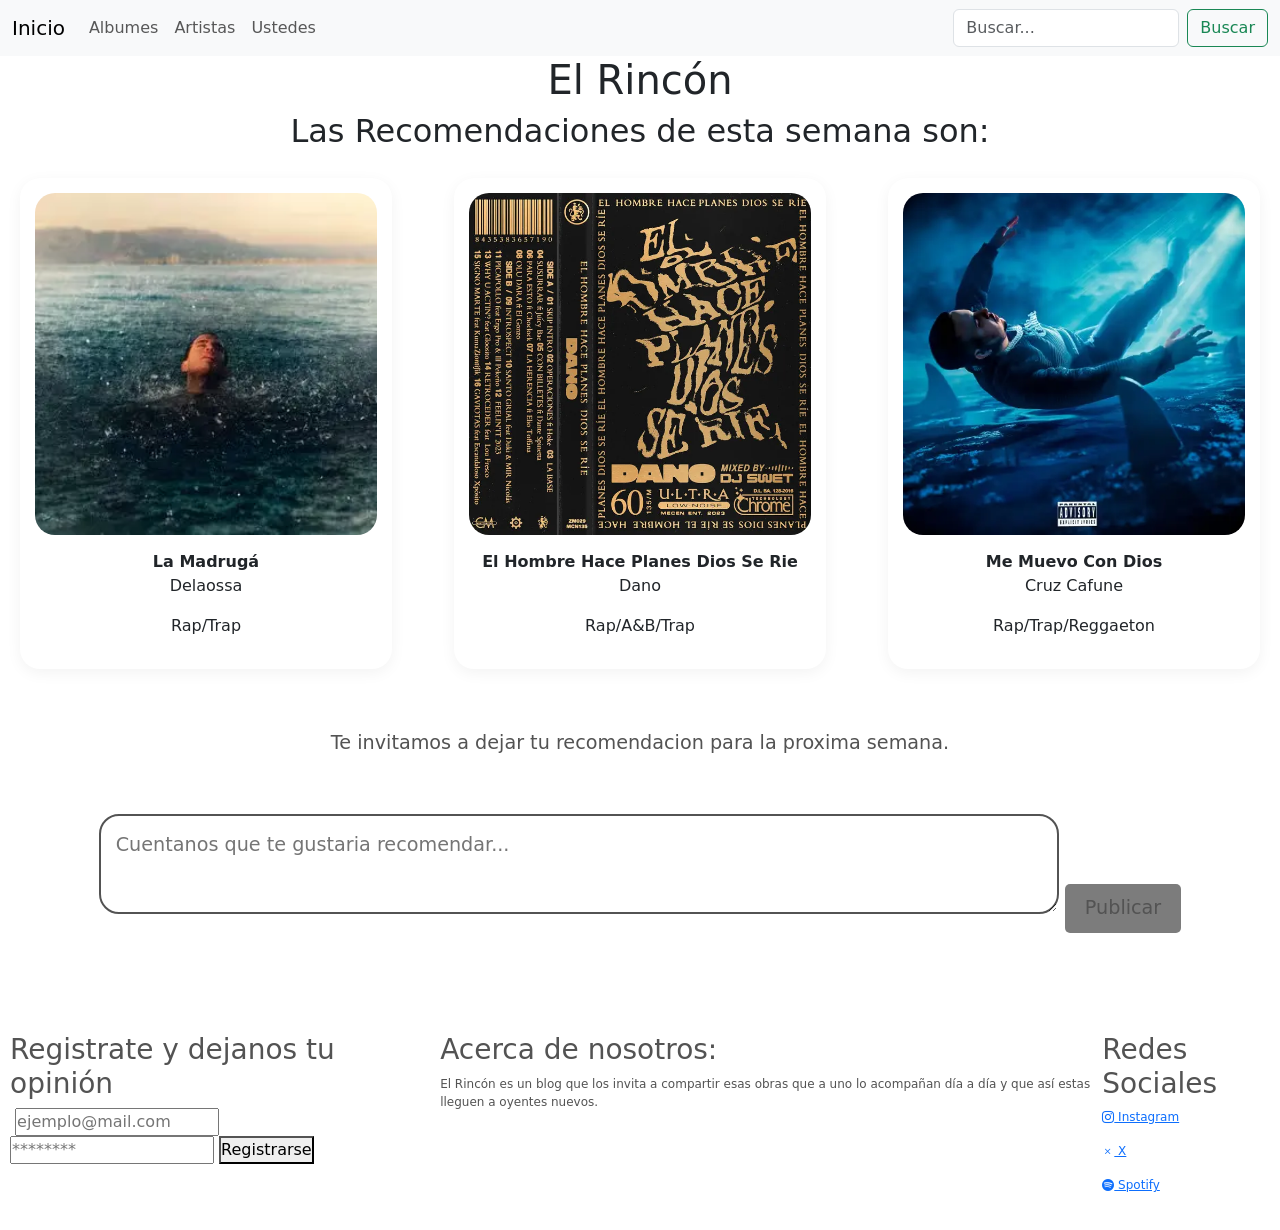
==== index.html @ cf4012d0 "preparacion entrega final" ====
<!DOCTYPE html>
<html lang="en">
<head>
    <meta charset="UTF-8">
    <meta name="viewport" content="width=device-width, initial-scale=1.0">
    <title>El Rincón</title>
    <link rel="stylesheet" href="css/main.css">
     <link href="https://cdn.jsdelivr.net/npm/bootstrap@5.3.8/dist/css/bootstrap.min.css" rel="stylesheet" integrity="sha384-sRIl4kxILFvY47J16cr9ZwB07vP4J8+LH7qKQnuqkuIAvNWLzeN8tE5YBujZqJLB" crossorigin="anonymous">
    <link rel="stylesheet" href="https://cdn.jsdelivr.net/npm/bootstrap-icons@1.11.3/font/bootstrap-icons.css">
</head>
<body>
     
        <header>
            <nav class="navbar navbar-expand-lg bg-body-tertiary">
  <div class="container-fluid">
    <a class="navbar-brand" href="index.html">Inicio</a>
    <button class="navbar-toggler" type="button" data-bs-toggle="collapse" data-bs-target="#navbarSupportedContent" aria-controls="navbarSupportedContent" aria-expanded="false" aria-label="Toggle navigation">
      <span class="navbar-toggler-icon"></span>
    </button>
    <div class="collapse navbar-collapse" id="navbarSupportedContent">
      <ul class="navbar-nav me-auto mb-2 mb-lg-0">
        <li class="nav-item">
          <a class="nav-link" href="pages/albumes.html">Albumes</a>
        </li>
      
        <li class="nav-item">
          <a class="nav-link" href="pages/artistas.html">Artistas</a>
        </li>
        <li class="nav-item">
          <a class="nav-link" aria-current="page" href="pages/ustedes.html">Ustedes</a>
        </li>
      </ul>
      <form class="d-flex" role="search">
        <input class="form-control me-2" type="search" placeholder="Buscar..." aria-label="Search"/>
        <button class="btn btn-outline-success" type="submit">Buscar</button>
      </form>
    </div>
  </div>
</nav>
  
    <!-- titulo y sub titulo -->
    <h1>El Rincón</h1>
    <h2>Las Recomendaciones de esta semana son:</h2>
</header>
    
<main>
 <!--albumes recomendados de la semana-->
  <section>
      <article class="album">
      <a href="pages/albumes/dela.html"><img src="img/dela.webp" alt="Album de Delaossa"> </a>
      <strong>La Madrugá</strong>
      <p>Delaossa</p>
      <p>Rap/Trap</p>
      </article>

      <article class="album">
      <a href="pages/albumes/dano.html"><img src="img/dano.webp" alt="Album de Dano"></a>
      <strong>El Hombre Hace Planes Dios Se Rie </strong>
      <p>Dano</p>
      <p>Rap/A&B/Trap</p>
    </article>
       <article class="album"> 
      <a href="pages/albumes/cruz.html"><img src="img/cruz.webp" alt="Album de Cafune"></a>
      <strong>Me Muevo Con Dios</strong>
      <p>Cruz Cafune</p>
      <p>Rap/Trap/Reggaeton</p>
  </article>
  </section>
</main> 

<div class="comentarios"> 
<p> Te invitamos a dejar tu recomendacion para la proxima semana. </p>
      
 <form class="comentarios">
 <textarea placeholder="Cuentanos que te gustaria recomendar... "></textarea>
 <button>Publicar</button>
</form>
</div>

<!-- Pie de pagina --> 
<footer>

  <div class="registro">
  <h3>Registrate y dejanos tu opinión</h3>
  <label for="email"></label>
  <input type="email" id="email" name="email" placeholder="ejemplo@mail.com" required>
  <label for="password"></label>
  <input type="password" id="password" name="password" placeholder="********" required>

  <button type="submit">Registrarse</button>
      </div>

</div>
<div class="info">
<h3>Acerca de nosotros:</h3>
<p>El Rincón es un blog que los invita a compartir esas obras que a uno lo acompañan día a día y que así estas lleguen a oyentes nuevos.
</p>
</div>
<div class="redes-sociales">
    <h3> Redes Sociales</h3 >
 <p>
  <a href="https://www.instagram.com/nach.ve" target="_blank">
<i class="bi bi-instagram"></i> Instagram
</a>
 </p>   
<p>
  <a href="https://x.com/veliznacho" target="_blank">
 <i class="bi bi-x"></i> X
</a>
</p>
<p> 
  <a href="https://open.spotify.com/intl-es/album/3Au0IW8JlUTwsvT4Ym6yL7?si=LstodeD1QRaUoXpnEcf9bw" target="_blank">
<i class="bi bi-spotify"></i> Spotify
</a>
</p>

</div>
</footer> 
 <script src="https://cdn.jsdelivr.net/npm/bootstrap@5.3.8/dist/js/bootstrap.bundle.min.js" integrity="sha384-FKyoEForCGlyvwx9Hj09JcYn3nv7wiPVlz7YYwJrWVcXK/BmnVDxM+D2scQbITxI" crossorigin="anonymous"></script>
</body>
</html>
---- css/main.css ----
* {
  margin: 0;
  padding: 0;
  box-sizing: border-box;
}

body {
  background-color: #aaaaaa;
  color: #535353;
}

body {
  background-color: #aaaaaa;
  color: #535353;
}

header {
  text-align: center;
  display: flex;
  flex-direction: column;
}

section {
  display: flex;
  justify-content: space-between;
  gap: 20px;
  padding: 20px;
  flex-wrap: wrap;
}

footer {
  background-color: #ffffff;
  color: #535353;
  padding: 20px 10px;
  display: flex;
  flex-wrap: nowrap;
  justify-content: space-between;
  align-items: flex-start;
  gap: 10px;
}
footer h2 {
  font-size: 14px;
  margin-bottom: 10px;
}
footer p {
  font-size: 12px;
}

.album {
  width: 30%;
  text-align: center;
  padding: 15px;
  box-sizing: border-box;
  box-shadow: 0 4px 15px rgba(0, 0, 0, 0.05);
  background: #ffffff;
  border-radius: 20px;
}
@media (max-width: 768px) {
  .album {
    width: 100%;
    margin-bottom: 20px;
    display: block;
  }
}
.album img {
  width: 100%;
  aspect-ratio: 1/1;
  object-fit: cover;
  border-radius: 20px;
  margin-bottom: 15px;
}

.artista {
  width: 30%;
  text-align: center;
  padding: 15px;
  box-sizing: border-box;
  box-shadow: 0 4px 15px rgba(0, 0, 0, 0.05);
  background: #ffffff;
  border-radius: 20px;
}
@media (max-width: 768px) {
  .artista {
    width: 100%;
    margin-bottom: 20px;
    display: block;
  }
}
.artista img {
  width: 100%;
  aspect-ratio: 1/1;
  object-fit: cover;
  border-radius: 20px;
  margin-bottom: 15px;
}

.comentarios {
  text-align: center;
  padding: 40px 20px;
  margin: 0 auto;
  font-size: 1.2rem;
  color: #535353;
}
.comentarios textarea {
  width: 80%;
  height: 100px;
  padding: 15px;
  border: 2px solid #535353;
  border-radius: 20px;
}
.comentarios button {
  margin-top: 15px;
  padding: 10px 20px;
  background-color: #7c7c7c;
  color: #535353;
  border: none;
  border-radius: 5px;
  cursor: pointer;
}

.comentarios-usuarios {
  width: 30%;
  text-align: center;
  padding: 15px;
  box-sizing: border-box;
  box-shadow: 0 4px 15px rgba(0, 0, 0, 0.05);
  background: #fafafa;
  border-radius: 20px;
}
@media (max-width: 768px) {
  .comentarios-usuarios {
    width: 100%;
    margin-bottom: 20px;
    display: block;
  }
}

.info-album {
  display: flex;
  align-items: center;
  gap: 40px;
  text-align: center;
  background: #ffffff;
  border-radius: 20px;
}
.info-album img {
  width: 30%;
  border-radius: 20px;
}
@media (max-width: 768px) {
  .info-album {
    width: 100%;
    margin-bottom: 20px;
    display: block;
  }
  .info-album img {
    width: 100%;
    margin-bottom: 20px;
  }
}

/*# sourceMappingURL=main.css.map */
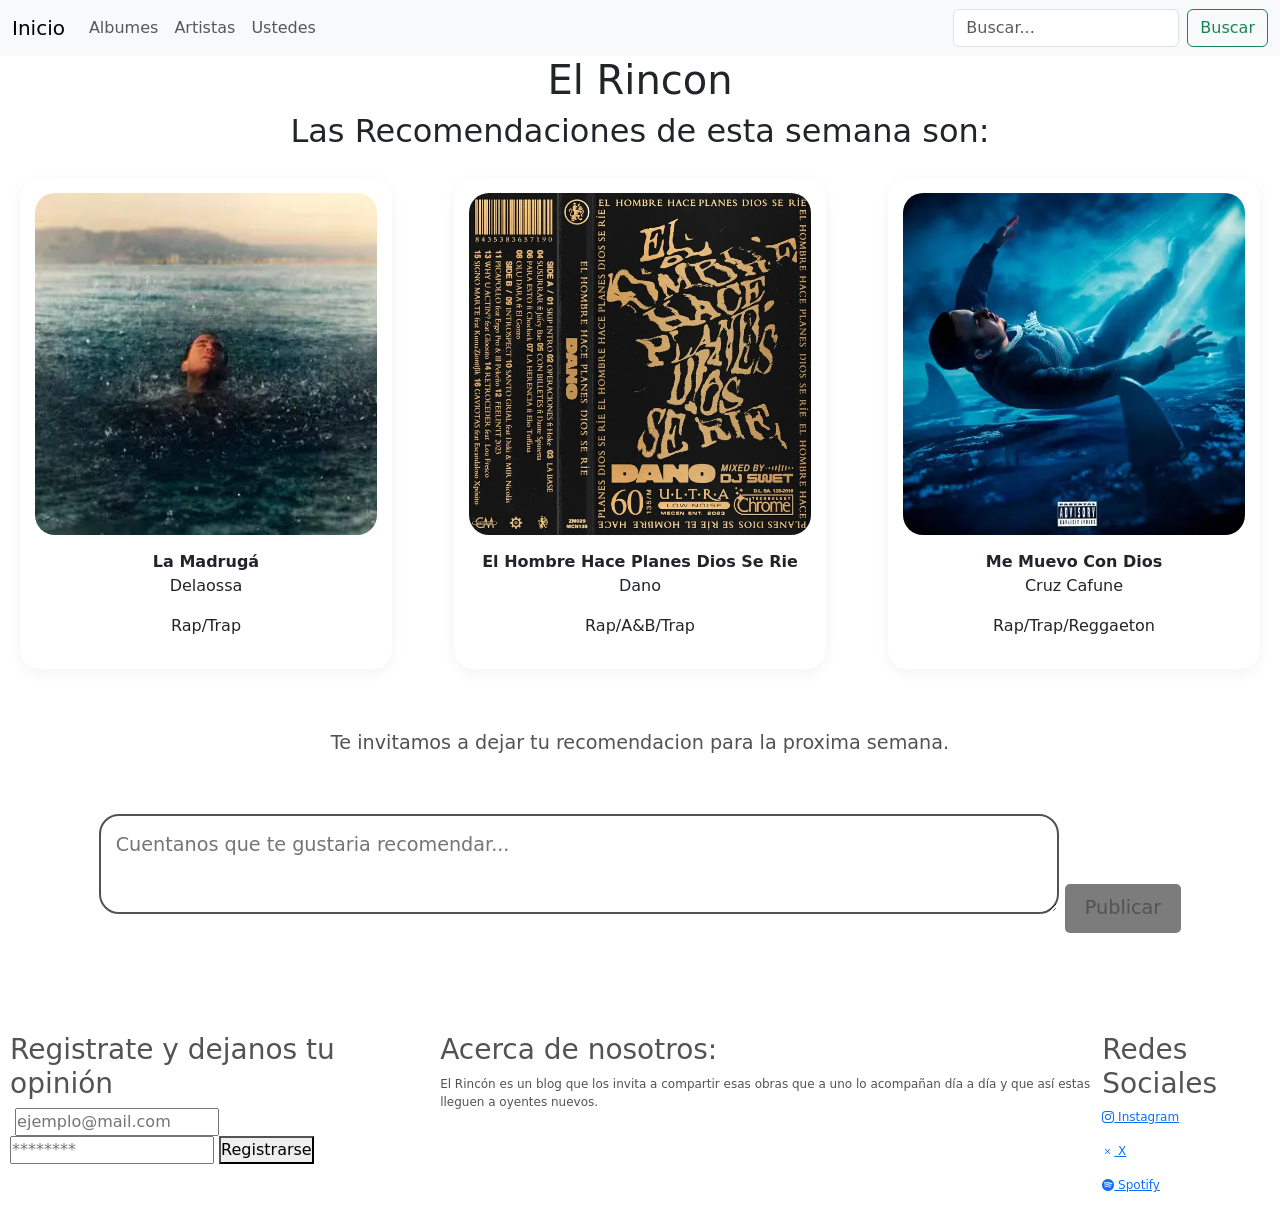
==== commit a6cadea1: "listo-para-entrega" ====
--- a/index.html
+++ b/index.html
@@ -39,8 +39,8 @@
 </nav>
   
     <!-- titulo y sub titulo -->
-    <h1>El Rincón</h1>
-    <h2>Las Recomendaciones de esta semana son:</h2>
+    <h1 class="tracking-in-expand">El Rincon</h1>
+    <h2 class="tracking-in-expand" >Las Recomendaciones de esta semana son:</h2>
 </header>
     
 <main>
--- a/css/main.css
+++ b/css/main.css
@@ -46,6 +46,14 @@
   font-size: 12px;
 }
 
+h1 {
+  animation: fade-in-up 1s ease-out both;
+}
+
+h2 {
+  animation: fade-in-up 1s ease-out both;
+}
+
 .album {
   width: 30%;
   text-align: center;
@@ -159,4 +167,45 @@
   }
 }
 
+.tracking-in-expand {
+  -webkit-animation: tracking-in-expand 0.7s cubic-bezier(0.215, 0.61, 0.355, 1) both;
+  animation: tracking-in-expand 0.7s cubic-bezier(0.215, 0.61, 0.355, 1) both;
+}
+
+/* ----------------------------------------------
+ * Generated by Animista on 2026-4-1 22:26:25
+ * Licensed under FreeBSD License.
+ * See http://animista.net/license for more info. 
+ * w: http://animista.net, t: @cssanimista
+ * ---------------------------------------------- */
+/**
+ * ----------------------------------------
+ * animation tracking-in-expand
+ * ----------------------------------------
+ */
+@-webkit-keyframes tracking-in-expand {
+  0% {
+    letter-spacing: -0.5em;
+    opacity: 0;
+  }
+  40% {
+    opacity: 0.6;
+  }
+  100% {
+    opacity: 1;
+  }
+}
+@keyframes tracking-in-expand {
+  0% {
+    letter-spacing: -0.5em;
+    opacity: 0;
+  }
+  40% {
+    opacity: 0.6;
+  }
+  100% {
+    opacity: 1;
+  }
+}
+
 /*# sourceMappingURL=main.css.map */
